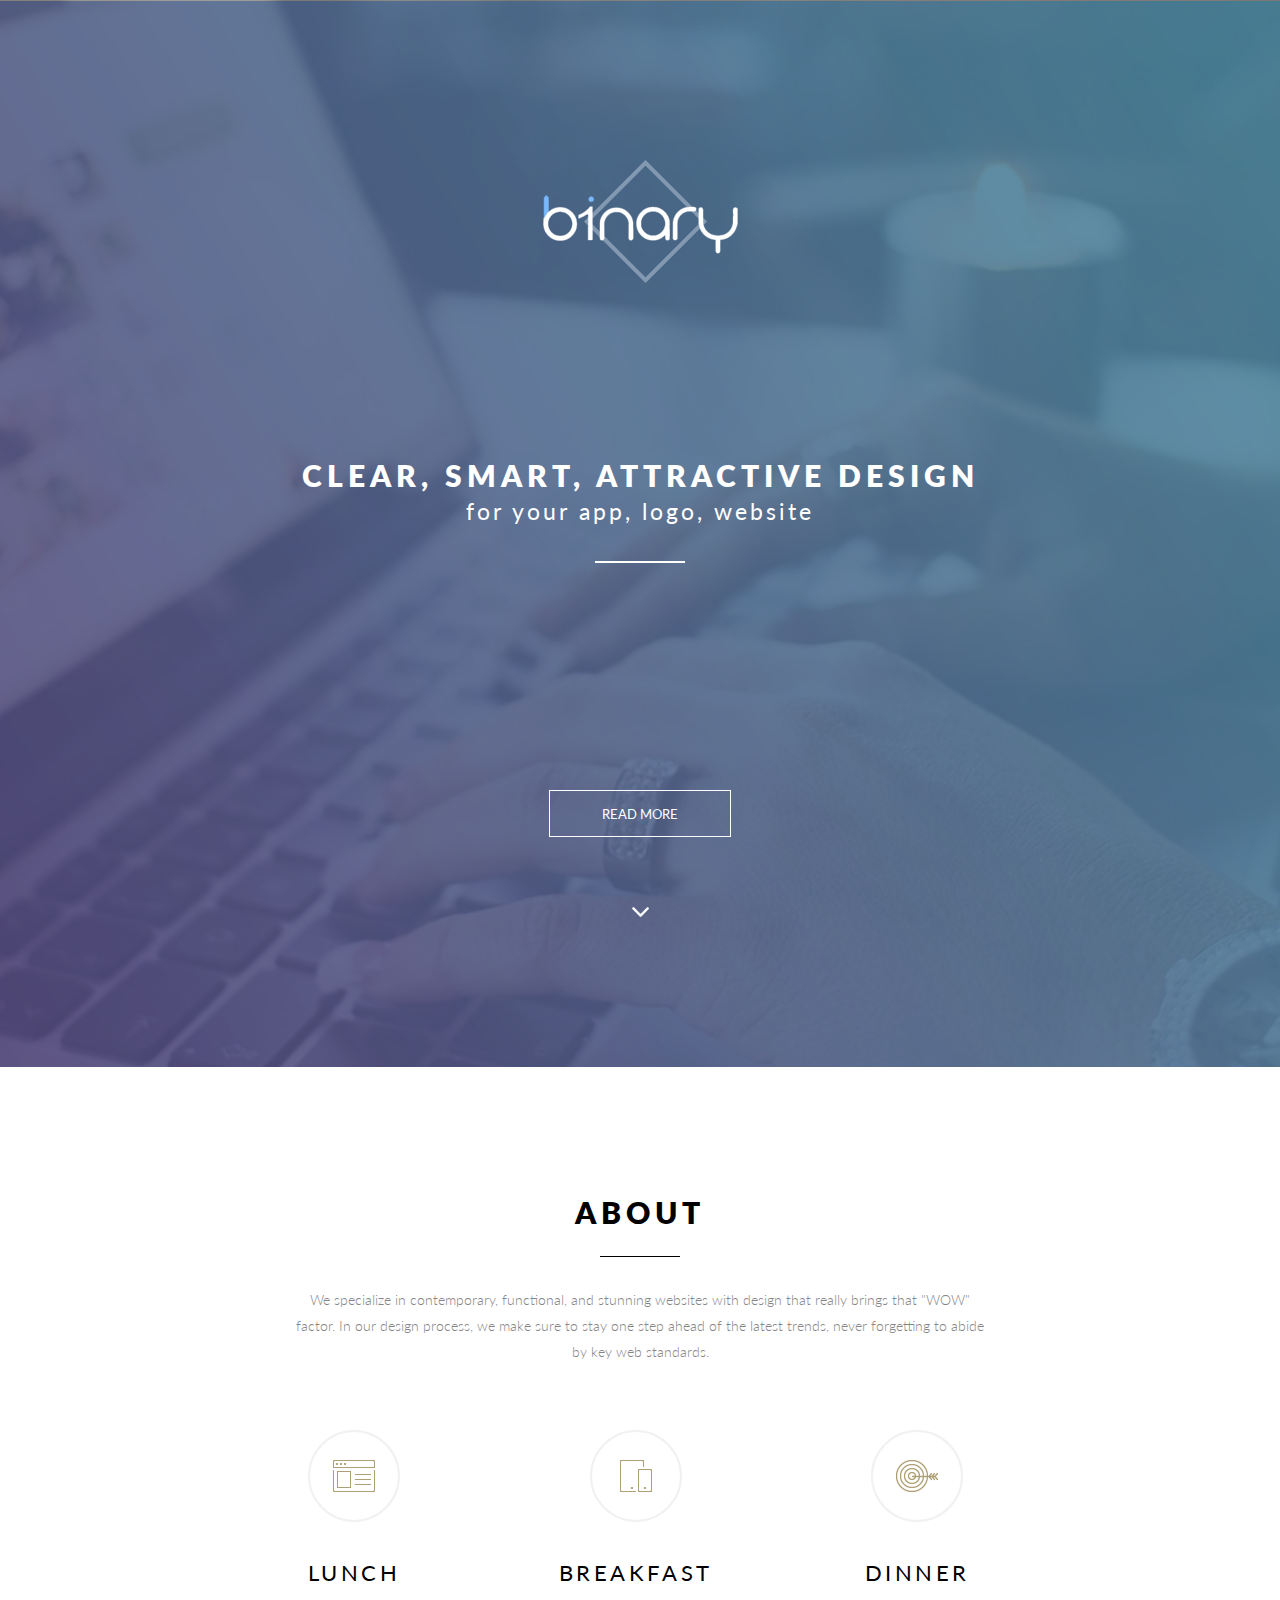
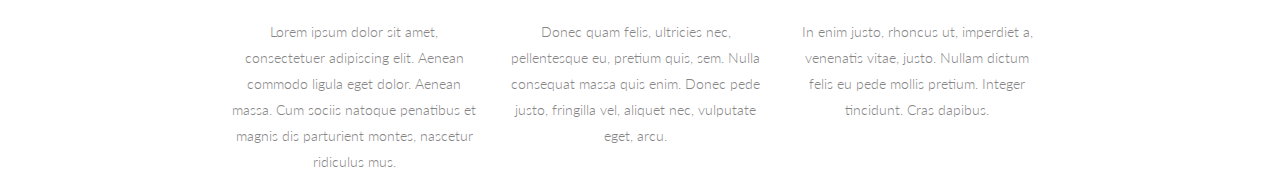
==== Rewrite/index.html @ ed794251 "Страница начальная" ====
<!DOCTYPE html>
<html lang="en">
<head>
    <meta charset="UTF-8">
    <meta http-equiv="X-UA-Compatible" content="IE=edge">
    <meta name="viewport" content="width=device-width, initial-scale=1.0">
    <link rel="stylesheet" href="style.css"> 
    <title>Document</title>
</head>
<body>
    <div class="intro">
        <div class="intro__body">
            <div class="intro__logo">
                <img src="img/logo/Logo.png" alt="">
            </div>
            <div class="intro__title">
                 Clear, smart, attractive design
                <p>for your app, logo, website</p>
            </div>
            <div class="intro__button"><button>READ MORE</button></div>
            <div class="intro_arrow">
                <div class="arrow-img"><img src="img/logo/Arrow-down.png" alt=""></div>
            </div>
        </div>
    </div>
    <div class="about">
        <div class="about__body">
            <div class="about__header">
                <div class="about__title title">ABOUT</div>
            <div class="about__text">We specialize in contemporary, functional, and stunning websites with design that really brings that "WOW" factor. 
                In our design process, we make sure to stay one step ahead of the latest trends, 
                never forgetting to abide by key web standards.</div>
            </div>
          <div class="about__row">
            <div class="about__column">
                  <div class="item-about">
                      <div class="item-about__icon">
                          <img src="img/about/01.png" alt="">
                      </div>
                      <div class="item-about__title">Lunch</div>
                      <div class="item-about__text">Lorem ipsum dolor sit amet, consectetuer adipiscing elit. Aenean commodo ligula eget dolor. Aenean massa. 
                          Cum sociis natoque penatibus et magnis dis parturient montes, nascetur ridiculus mus.</div>
                  </div>
              </div>
            <div class="about__column">
                <div class="item-about">
                    <div class="item-about__icon">
                        <img src="img/about/02.png" alt="">
                    </div>
                    <div class="item-about__title">Breakfast</div>
                    <div class="item-about__text">Donec quam felis, ultricies nec, pellentesque eu, pretium quis, sem. Nulla consequat massa quis enim. 
                        Donec pede justo, fringilla vel, aliquet nec, vulputate eget, arcu.</div>
              </div>
            </div>
            <div class="about__column">
                <div class="item-about">
                      <div class="item-about__icon">
                        <img src="img/about/03.png" alt="">
                      </div>
                      <div class="item-about__title">dinner</div>
                      <div class="item-about__text">In enim justo, rhoncus ut, imperdiet a, venenatis vitae, justo. 
                          Nullam dictum felis eu pede mollis pretium. Integer tincidunt. Cras dapibus.</div>
              </div>
          </div>
        
    </div>
 </div>
    </div>
</body>
</html>









































<!-- <nav class="menu">
    <a href="" class="menu__link">HOME</a>
    <a href="" class="menu__link">ABOUT US</a>
    <a href="" class="menu__link">PORTFOLIO</a>
    <a href="" class="menu__link">CONTACT</a>
  </nav> -->
---- Rewrite/style.css ----
@import url(https://fonts.googleapis.com/css?family=Lato:400,300,700,900);
* {
    padding: 0;
    margin: 0;
    border: 0; }
  
  *, *:before, *:after {
    -moz-box-sizing: border-box;
    -webkit-box-sizing: border-box;
    box-sizing: border-box; }
  
  :focus, :active {
    outline: none; }
  
  a:focus, a:active {
    outline: none; }
  
  nav, footer, header, aside {
    display: block; }
  
  html, body {
    height: 100%;
    width: 100%;
    font-size: 100%;
    line-height: 1;
    font-size: 14px;
    -ms-text-size-adjust: 100%;
    -moz-text-size-adjust: 100%;
    -webkit-text-size-adjust: 100%; }
  
  input, button, textarea {
    font-family: inherit; }
  
  input::-ms-clear {
    display: none; }
  
  button {
    cursor: pointer; }
  
  button::-moz-focus-inner {
    padding: 0;
    border: 0; }
  
  a, a:visited {
    text-decoration: none; }
  
  a:hover {
    text-decoration: none; }
  
  ul li {
    list-style: none; }
  
  img {
    vertical-align: top; }
  
  h1, h2, h3, h4, h5, h6 {
    font-size: inherit;
    font-weight: inherit; }
  
body{
  font-family: Lato;
}
.intro{
  background: url(img/logo/BG.png);
  background-position: center;
  background-size:cover;
}
.intro__body{
  display: flex;
  flex-direction: column;
  max-width: 900px;
  margin: 0 auto;
}
.intro__logo{
  display: block;
  width: 195px;
  height: 123px;
  padding: 160px 0px 300px 0px;
  margin: 0 auto;
}
.intro__title{
  color: #fff;
  font-size: 30px;
  font-weight: 710;
  text-transform: uppercase;
  letter-spacing: 5px;
  position: relative;
  text-align: center;
  padding: 0px 0px 40px 0px; }
  .intro__title p{
    font-size: 23px;
    font-weight: 400;
    text-transform: lowercase;
    letter-spacing: 3px;
    padding-top: 10px;
  }
  .intro__title:after{
    content: '';
    position: absolute;
    width: 90px;
    bottom: 0;
    height: 2px;
    left: 50%;
    background-color: #fff;
    margin: 0px 0px 0px -45px; 
  }  

.intro__button{
  display: flex;
  margin: 227px auto 70px auto;
  height: 47px;
  width: 182px;
  border: 1px solid #fff;
  align-items: center;
  justify-content: center;
  font-size: 15px;
  font-weight: 400;
  text-transform: uppercase;
  letter-spacing: 1.95px;}
  .intro__button button{
  height: 47px;
  width: 182px;
  background-color: transparent;
  color: #fff;
  }
.arrow-img{
  display: block;
  height: 10px;
  width: 17px;
  margin: 0px auto 150px auto; 
}
.about__body{
    max-width: 823px;
    margin: 0 auto;
}
.about__header {
  margin: 0px 0px 65px 0px; 
}
.about__title{
    margin: 130px 0px 30px 0px;
}
.about__text{
    max-width: 688px;
    color: #868585;
    font-size: 14px;
    font-weight: 300;
    text-align: center;
    line-height: 25.89px;
    margin: 0px auto;
}
.about__row{
    display: flex;
    font-size: 0;
    margin: 0px -15px;
}
.about__column{
    padding: 0px 15px;
    width: 33%;
}

.title {
    font-size: 30px;
    font-weight: 710;
    text-transform: uppercase;
    letter-spacing: 5px;
    position: relative;
    text-align: center;
    padding: 0px 0px 30px 0px; }
    .title:after {
      content: '';
      position: absolute;
      width: 80px;
      bottom: 0;
      height: 1px;
      left: 50%;
      background-color: #000;
      margin: 0px 0px 0px -40px; 
    }
.item-about__icon{
    display: flex;
    align-items: center;
    justify-content: center;
    margin: 0px auto;
    border-radius: 50%;
    border: 2px solid #f1f1f1;
    width: 92px;
    height: 92px;
    margin: 0px auto 40px auto;
}
.item-about__title{
    text-align: center;
    color:#000000;
    font-size: 22px;
    text-transform: uppercase;
    letter-spacing: 3.52px;
    margin: 0px 0px 35px 0px;
}
.item-about__text {
    text-align: center;
    color: #868585;
    line-height: 26px;
    font-weight: 300;
    font-size: 14px; }
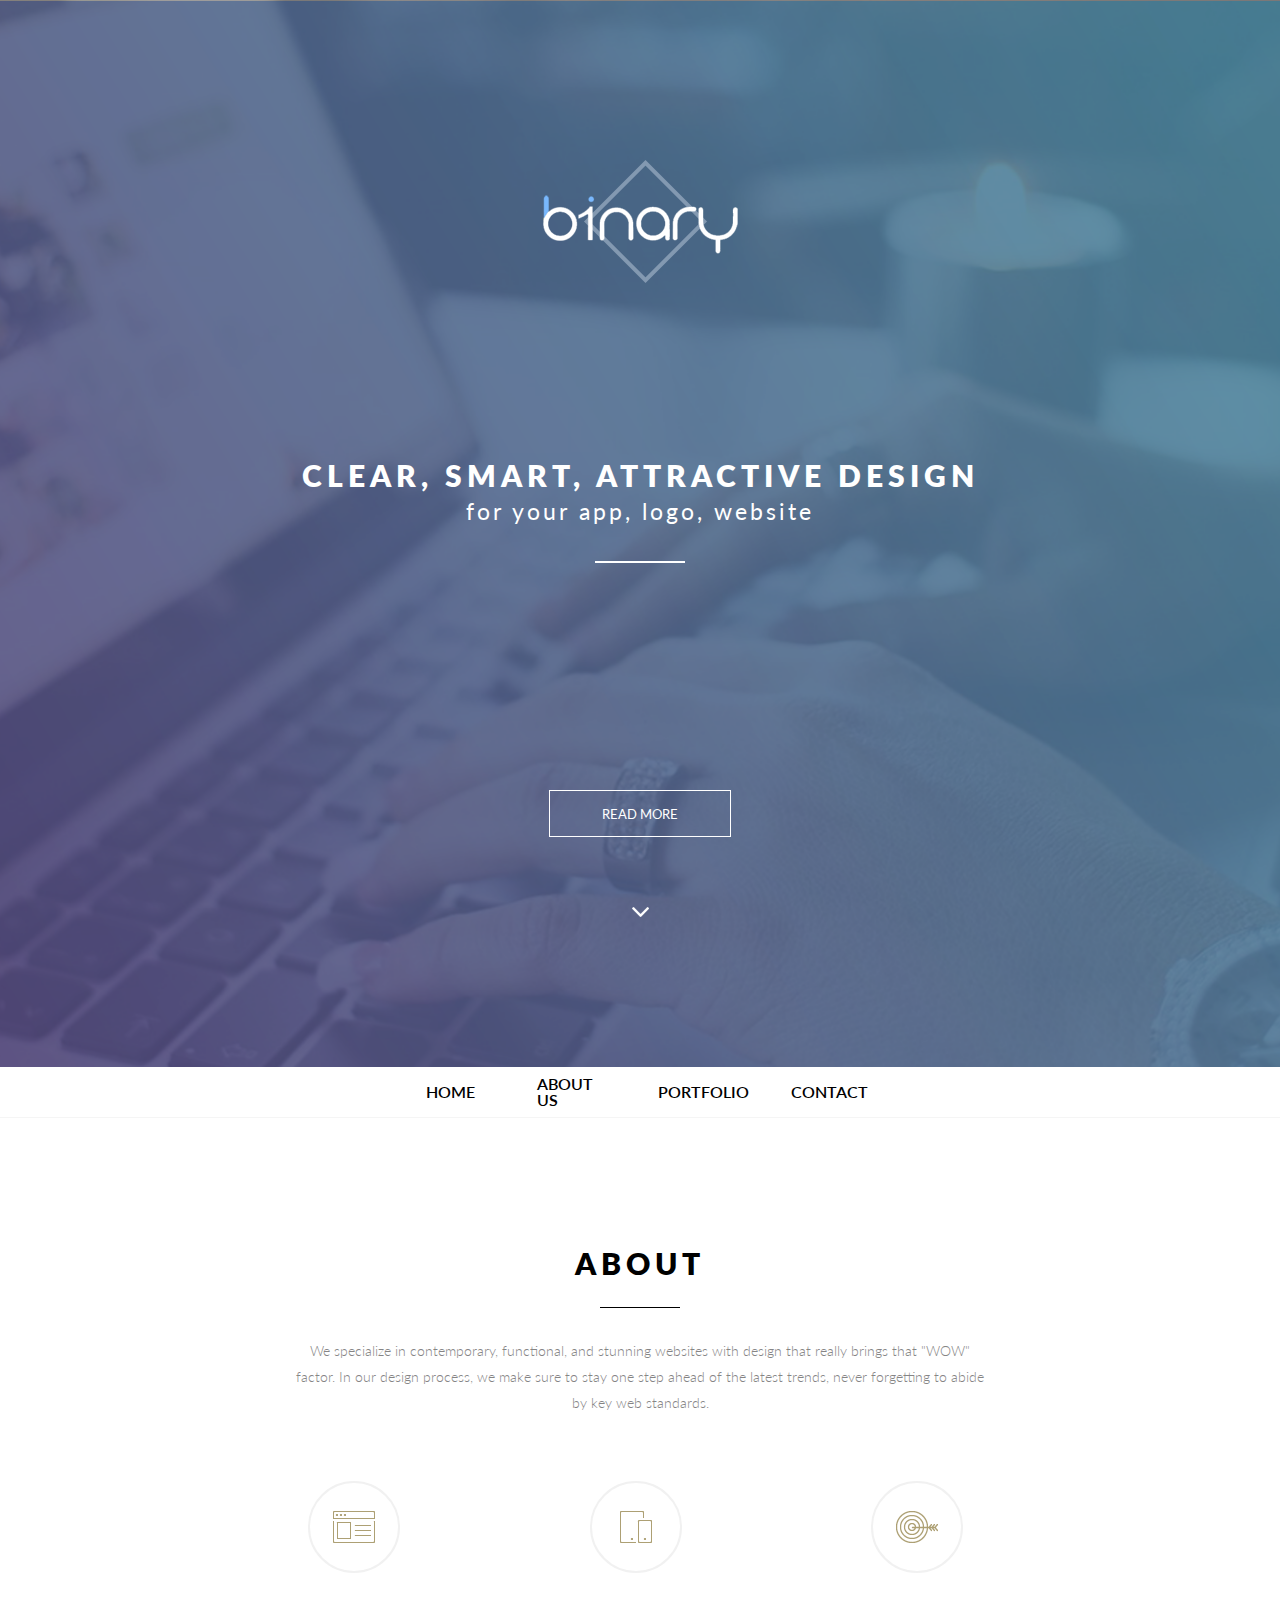
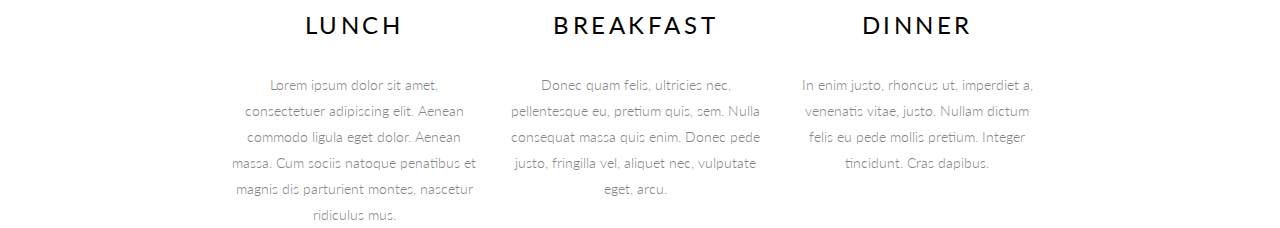
==== commit ee088a5f: "Меню Nav" ====
--- a/Rewrite/index.html
+++ b/Rewrite/index.html
@@ -18,16 +18,24 @@
                 <p>for your app, logo, website</p>
             </div>
             <div class="intro__button"><button>READ MORE</button></div>
-            <div class="intro_arrow">
+            <div class="intro__arrow">
                 <div class="arrow-img"><img src="img/logo/Arrow-down.png" alt=""></div>
             </div>
         </div>
     </div>
+    <div class="nav">
+            <nav class="nav__menu">
+                    <li><a href="#" class="menu_item">HOME</a></li>
+                    <li><a href="#" class="menu_item">ABOUT US</a></li>
+                    <li><a href="#" class="menu_item">PORTFOLIO</a></li>
+                    <li><a href="#" class="menu_item">CONTACT</a></li>
+            </div>
+        </div>
     <div class="about">
         <div class="about__body">
             <div class="about__header">
-                <div class="about__title title">ABOUT</div>
-            <div class="about__text">We specialize in contemporary, functional, and stunning websites with design that really brings that "WOW" factor. 
+                  <div class="about__title title">ABOUT</div>
+                <div class="about__text">We specialize in contemporary, functional, and stunning websites with design that really brings that "WOW" factor. 
                 In our design process, we make sure to stay one step ahead of the latest trends, 
                 never forgetting to abide by key web standards.</div>
             </div>
@@ -108,10 +116,3 @@
 
 
 
-
-<!-- <nav class="menu">
-    <a href="" class="menu__link">HOME</a>
-    <a href="" class="menu__link">ABOUT US</a>
-    <a href="" class="menu__link">PORTFOLIO</a>
-    <a href="" class="menu__link">CONTACT</a>
-  </nav> -->--- a/Rewrite/style.css
+++ b/Rewrite/style.css
@@ -41,14 +41,10 @@
     padding: 0;
     border: 0; }
   
-  a, a:visited {
+  li {
+    list-style: none;
+    list-style-type: none;
     text-decoration: none; }
-  
-  a:hover {
-    text-decoration: none; }
-  
-  ul li {
-    list-style: none; }
   
   img {
     vertical-align: top; }
@@ -123,12 +119,40 @@
   background-color: transparent;
   color: #fff;
   }
+
 .arrow-img{
   display: block;
   height: 10px;
   width: 17px;
   margin: 0px auto 150px auto; 
 }
+.nav{
+  border-bottom: 1px solid whitesmoke;
+}
+.nav__menu{
+  display: flex;
+   max-width: 460px;
+   margin: 0 auto;
+   justify-content: space-between;
+   align-items: center;
+}
+.nav__menu a{
+    color: #000;
+    text-decoration: none;
+}
+.menu_item{
+  display: flex;
+  width: 80px;
+  height: 50px;
+  font-size: 16px;
+  font-weight: 510;
+  align-items: center;
+  justify-content: center;}
+  
+  .active{
+    color: #ada074;
+  }
+
 .about__body{
     max-width: 823px;
     margin: 0 auto;
@@ -152,6 +176,7 @@
     display: flex;
     font-size: 0;
     margin: 0px -15px;
+    flex-flow: row wrap;
 }
 .about__column{
     padding: 0px 15px;
@@ -190,7 +215,7 @@
 .item-about__title{
     text-align: center;
     color:#000000;
-    font-size: 22px;
+    font-size: 24px;
     text-transform: uppercase;
     letter-spacing: 3.52px;
     margin: 0px 0px 35px 0px;
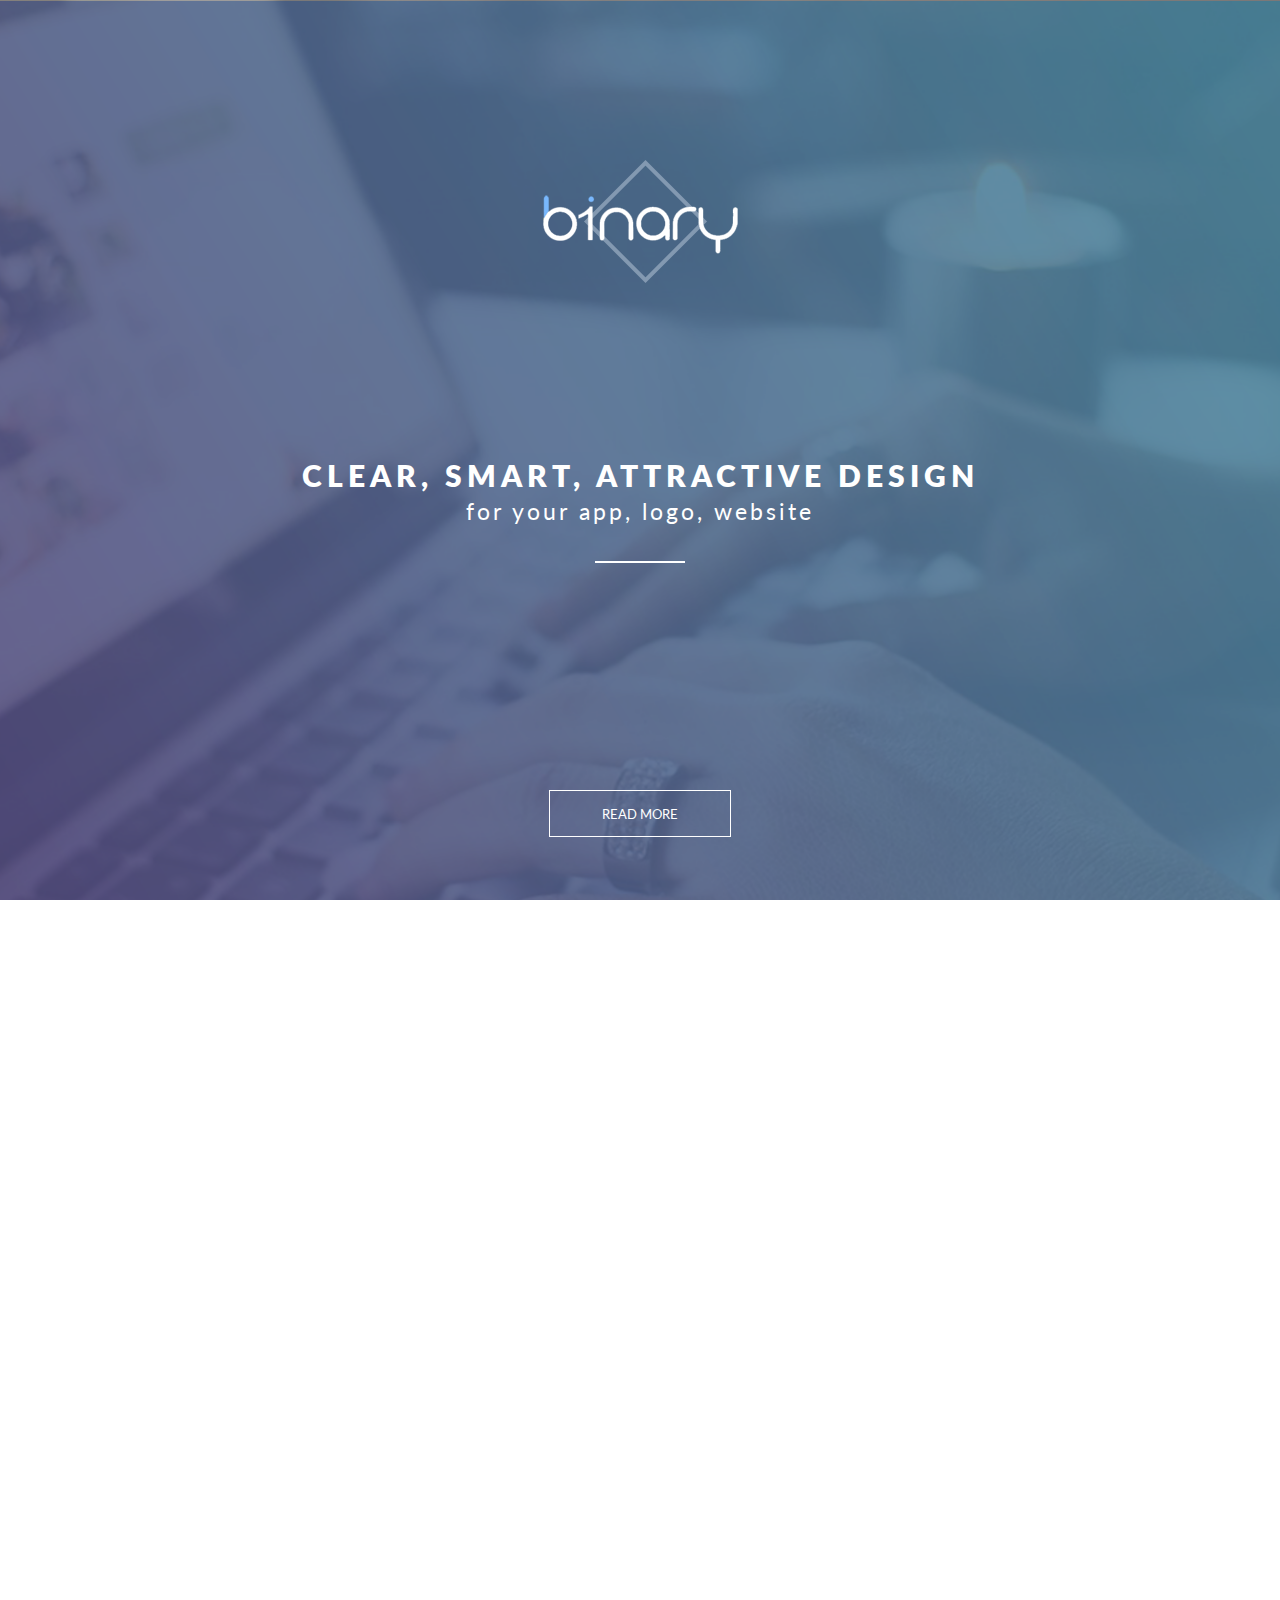
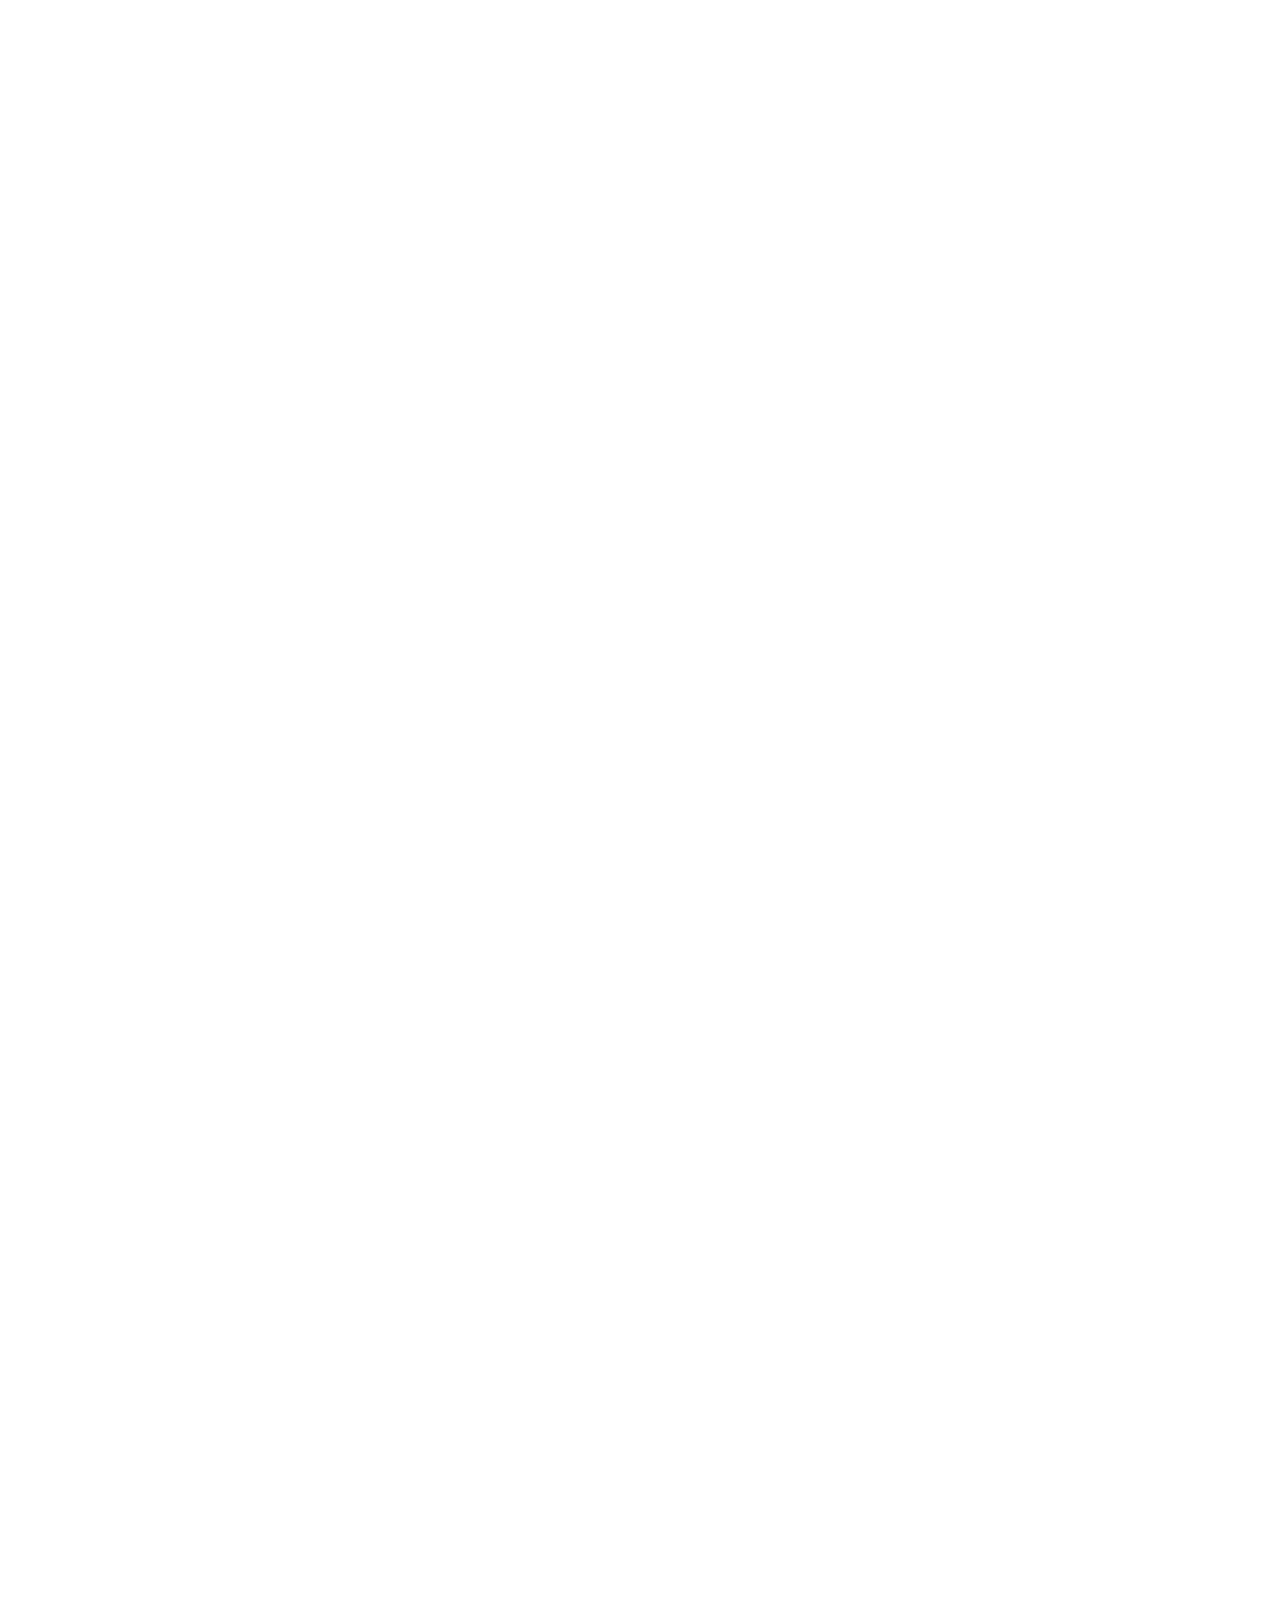
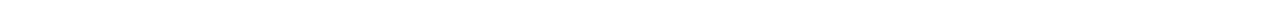
==== commit d107f852: "Блок Портфолио" ====
--- a/Rewrite/index.html
+++ b/Rewrite/index.html
@@ -8,7 +8,7 @@
     <title>Document</title>
 </head>
 <body>
-    <div class="intro">
+    <div class="intro" id="intro">
         <div class="intro__body">
             <div class="intro__logo">
                 <img src="img/logo/Logo.png" alt="">
@@ -24,14 +24,14 @@
         </div>
     </div>
     <div class="nav">
-            <nav class="nav__menu">
-                    <li><a href="#" class="menu_item">HOME</a></li>
-                    <li><a href="#" class="menu_item">ABOUT US</a></li>
+            <nav class="nav__menu menu">
+                    <li><a href="#intro" class="menu_item">HOME</a></li>
+                    <li><a href="#about" class="menu_item">ABOUT US</a></li>
                     <li><a href="#" class="menu_item">PORTFOLIO</a></li>
                     <li><a href="#" class="menu_item">CONTACT</a></li>
             </div>
         </div>
-    <div class="about">
+    <div class="about" id="about">
         <div class="about__body">
             <div class="about__header">
                   <div class="about__title title">ABOUT</div>
@@ -41,38 +41,72 @@
             </div>
           <div class="about__row">
             <div class="about__column">
-                  <div class="item-about">
-                      <div class="item-about__icon">
-                          <img src="img/about/01.png" alt="">
-                      </div>
-                      <div class="item-about__title">Lunch</div>
-                      <div class="item-about__text">Lorem ipsum dolor sit amet, consectetuer adipiscing elit. Aenean commodo ligula eget dolor. Aenean massa. 
-                          Cum sociis natoque penatibus et magnis dis parturient montes, nascetur ridiculus mus.</div>
-                  </div>
-              </div>
+                <div class="item-about">
+                    <div class="item-about__icon">
+                        <img src="img/about/01.png" alt="">
+                    </div>
+                    <div class="item-about__title">WEB</div>
+                    <div class="item-about__text">We tend to deliver unique and functional design, through  innovation and creativity.</div>
+                </div>
+            </div>
             <div class="about__column">
                 <div class="item-about">
                     <div class="item-about__icon">
                         <img src="img/about/02.png" alt="">
                     </div>
-                    <div class="item-about__title">Breakfast</div>
-                    <div class="item-about__text">Donec quam felis, ultricies nec, pellentesque eu, pretium quis, sem. Nulla consequat massa quis enim. 
-                        Donec pede justo, fringilla vel, aliquet nec, vulputate eget, arcu.</div>
-              </div>
+                    <div class="item-about__title">iOS AND ANDROID</div>
+                    <div class="item-about__text">We seek to bring new businesses and customers closer together through valuable insights and proper targeting.</div>
+                </div>
             </div>
             <div class="about__column">
                 <div class="item-about">
-                      <div class="item-about__icon">
+                    <div class="item-about__icon">
                         <img src="img/about/03.png" alt="">
-                      </div>
-                      <div class="item-about__title">dinner</div>
-                      <div class="item-about__text">In enim justo, rhoncus ut, imperdiet a, venenatis vitae, justo. 
-                          Nullam dictum felis eu pede mollis pretium. Integer tincidunt. Cras dapibus.</div>
+                    </div>
+                    <div class="item-about__title">MARKETING</div>
+                    <div class="item-about__text">We’ll help you establish the right goals and build the right paths. Success depends on setting the right intention.</div>
+                </div>
+           </div>
+         </div>
+        </div>
+    </div>
+        <div class="portfolio" id="portfolio">
+           <div class="portfolio__body">
+              <div class="portfolio__header">
+                  <div class="portfolio__title title">PORTFOLIO</div>
+                    <nav class="portfolio__menu menu">
+                      <li><a href="#" class="menu_item">ALL</a></li>
+                      <li><a href="#" class="menu_item">WEB</a></li>
+                      <li><a href="#" class="menu_item">APPS</a></li>
+                      <li><a href="#" class="menu_item">OTHER</a></li>
               </div>
-          </div>
-        
-    </div>
- </div>
+              <div class="portfolio__content">
+                  <div class="portfolio__column">
+                     <div class="portfolio__item">
+                         <!-- <img src="img/portfolio/item-01.jpg" alt=""> -->
+                     </div>
+                     <div class="portfolio__item">
+                        <!-- <img src="img/portfolio/item-02.jpg" alt=""> -->
+                     </div>
+                     <div class="portfolio__item">
+                        <!-- <img src="img/portfolio/item-03.jpg" alt=""> -->
+                     </div>
+                  </div>
+                  <div class="portfolio__column">
+                    <div class="portfolio__item">
+                        <!-- <img src="img/portfolio/item-04.jpg" alt=""> -->
+                    </div>
+                    <div class="portfolio__item">
+                       <!-- <img src="img/portfolio/item-05.jpg" alt=""> -->
+                    </div>
+                    <div class="portfolio__item">
+                       <!-- <img src="img/portfolio/item-06.jpg" alt=""> -->
+                    </div>
+                  </div>
+                  
+              </div>              
+            </div> 
+        </div>
     </div>
 </body>
 </html>
--- a/Rewrite/style.css
+++ b/Rewrite/style.css
@@ -2,7 +2,8 @@
 * {
     padding: 0;
     margin: 0;
-    border: 0; }
+    border: 0;
+  }
   
   *, *:before, *:after {
     -moz-box-sizing: border-box;
@@ -26,7 +27,8 @@
     font-size: 14px;
     -ms-text-size-adjust: 100%;
     -moz-text-size-adjust: 100%;
-    -webkit-text-size-adjust: 100%; }
+    -webkit-text-size-adjust: 100%; 
+    overflow-x:hidden;}
   
   input, button, textarea {
     font-family: inherit; }
@@ -56,12 +58,14 @@
 body{
   font-family: Lato;
 }
+    /* Первый блок intro */
 .intro{
   background: url(img/logo/BG.png);
   background-position: center;
   background-size:cover;
 }
 .intro__body{
+  display: -webkit-flex;
   display: flex;
   flex-direction: column;
   max-width: 900px;
@@ -102,6 +106,7 @@
   }  
 
 .intro__button{
+  display: -webkit-flex;
   display: flex;
   margin: 227px auto 70px auto;
   height: 47px;
@@ -126,33 +131,35 @@
   width: 17px;
   margin: 0px auto 150px auto; 
 }
+ /* Блок nav с menu внутри */
 .nav{
   border-bottom: 1px solid whitesmoke;
 }
-.nav__menu{
+ /* Общий класс Menu */
+.menu{
+  display: -webkit-flex;
   display: flex;
    max-width: 460px;
    margin: 0 auto;
    justify-content: space-between;
-   align-items: center;
-}
-.nav__menu a{
-    color: #000;
+   align-items: center;}
+.menu a{
+    color: rgb(110, 108, 108);
     text-decoration: none;
 }
 .menu_item{
+  display: -webkit-flex;
   display: flex;
   width: 80px;
   height: 50px;
-  font-size: 16px;
+  font-size: 15px;
   font-weight: 510;
   align-items: center;
   justify-content: center;}
-  
   .active{
     color: #ada074;
   }
-
+ /* Блок about */
 .about__body{
     max-width: 823px;
     margin: 0 auto;
@@ -173,19 +180,20 @@
     margin: 0px auto;
 }
 .about__row{
+  display: -webkit-flex;
     display: flex;
     font-size: 0;
-    margin: 0px -15px;
+    margin: 0px -15px 90px 0px;
     flex-flow: row wrap;
 }
 .about__column{
-    padding: 0px 15px;
+    padding: 0px 20px;
     width: 33%;
 }
-
+ /* Общий класс title */
 .title {
     font-size: 30px;
-    font-weight: 710;
+    font-weight: 700;
     text-transform: uppercase;
     letter-spacing: 5px;
     position: relative;
@@ -201,7 +209,9 @@
       background-color: #000;
       margin: 0px 0px 0px -40px; 
     }
+
 .item-about__icon{
+  display: -webkit-flex;
     display: flex;
     align-items: center;
     justify-content: center;
@@ -215,15 +225,60 @@
 .item-about__title{
     text-align: center;
     color:#000000;
-    font-size: 24px;
+    font-size: 20px;
+    font-weight: 500;
     text-transform: uppercase;
     letter-spacing: 3.52px;
-    margin: 0px 0px 35px 0px;
+    margin: 0px 0px 30px 0px;
 }
 .item-about__text {
     text-align: center;
     color: #868585;
     line-height: 26px;
     font-weight: 300;
-    font-size: 14px; }
-  +    font-size: 14px; 
+  }
+  /* <---------> */
+.portfolio{
+  background-color: #f3f3f3;
+}
+.portfolio__title{
+  padding: 80px 0px 30px 0px;
+}
+.portfolio__menu{
+  max-width: fit-content;
+  padding: 20px 0px 100px 0px;
+}  
+.portfolio__body{
+  max-width: 1100px;
+  margin: 0 auto;
+}
+.portfolio__content{
+  display: flex;
+  max-width: 1100px;
+  margin: 0 auto;
+  justify-content: space-between;
+}
+.portfolio__column{
+  display: flex;
+  flex-direction: column;
+
+}
+.portfolio__item{
+  height: 320px;
+  width: 500px;
+  margin: 18px 0px 18px 0px;
+  background-color: #eaeaea;
+  justify-content: center;
+}
+.portfolio__item img{
+  width: 50%;
+  height: 50%;
+}
+@media (max-width:1050px){
+  .portfolio__content{
+    flex-direction: column;
+    align-items: center;
+    
+  }
+}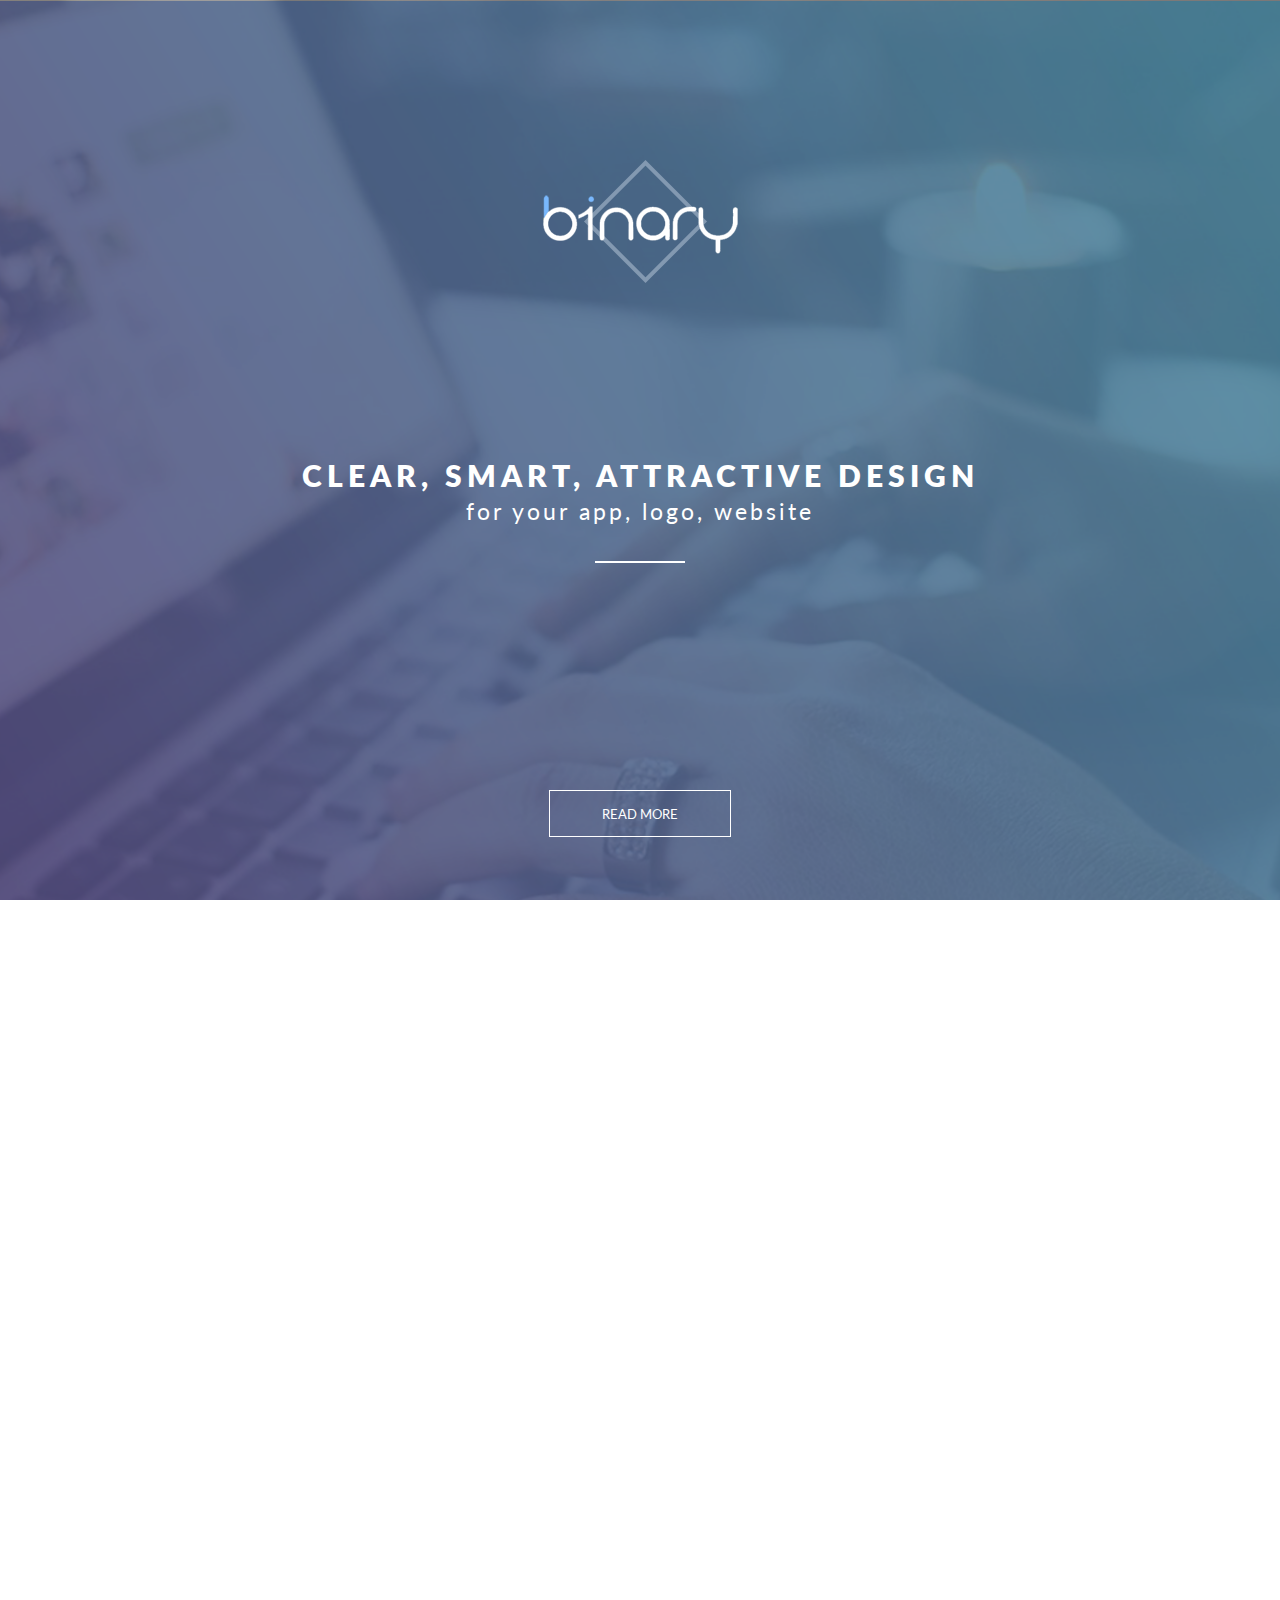
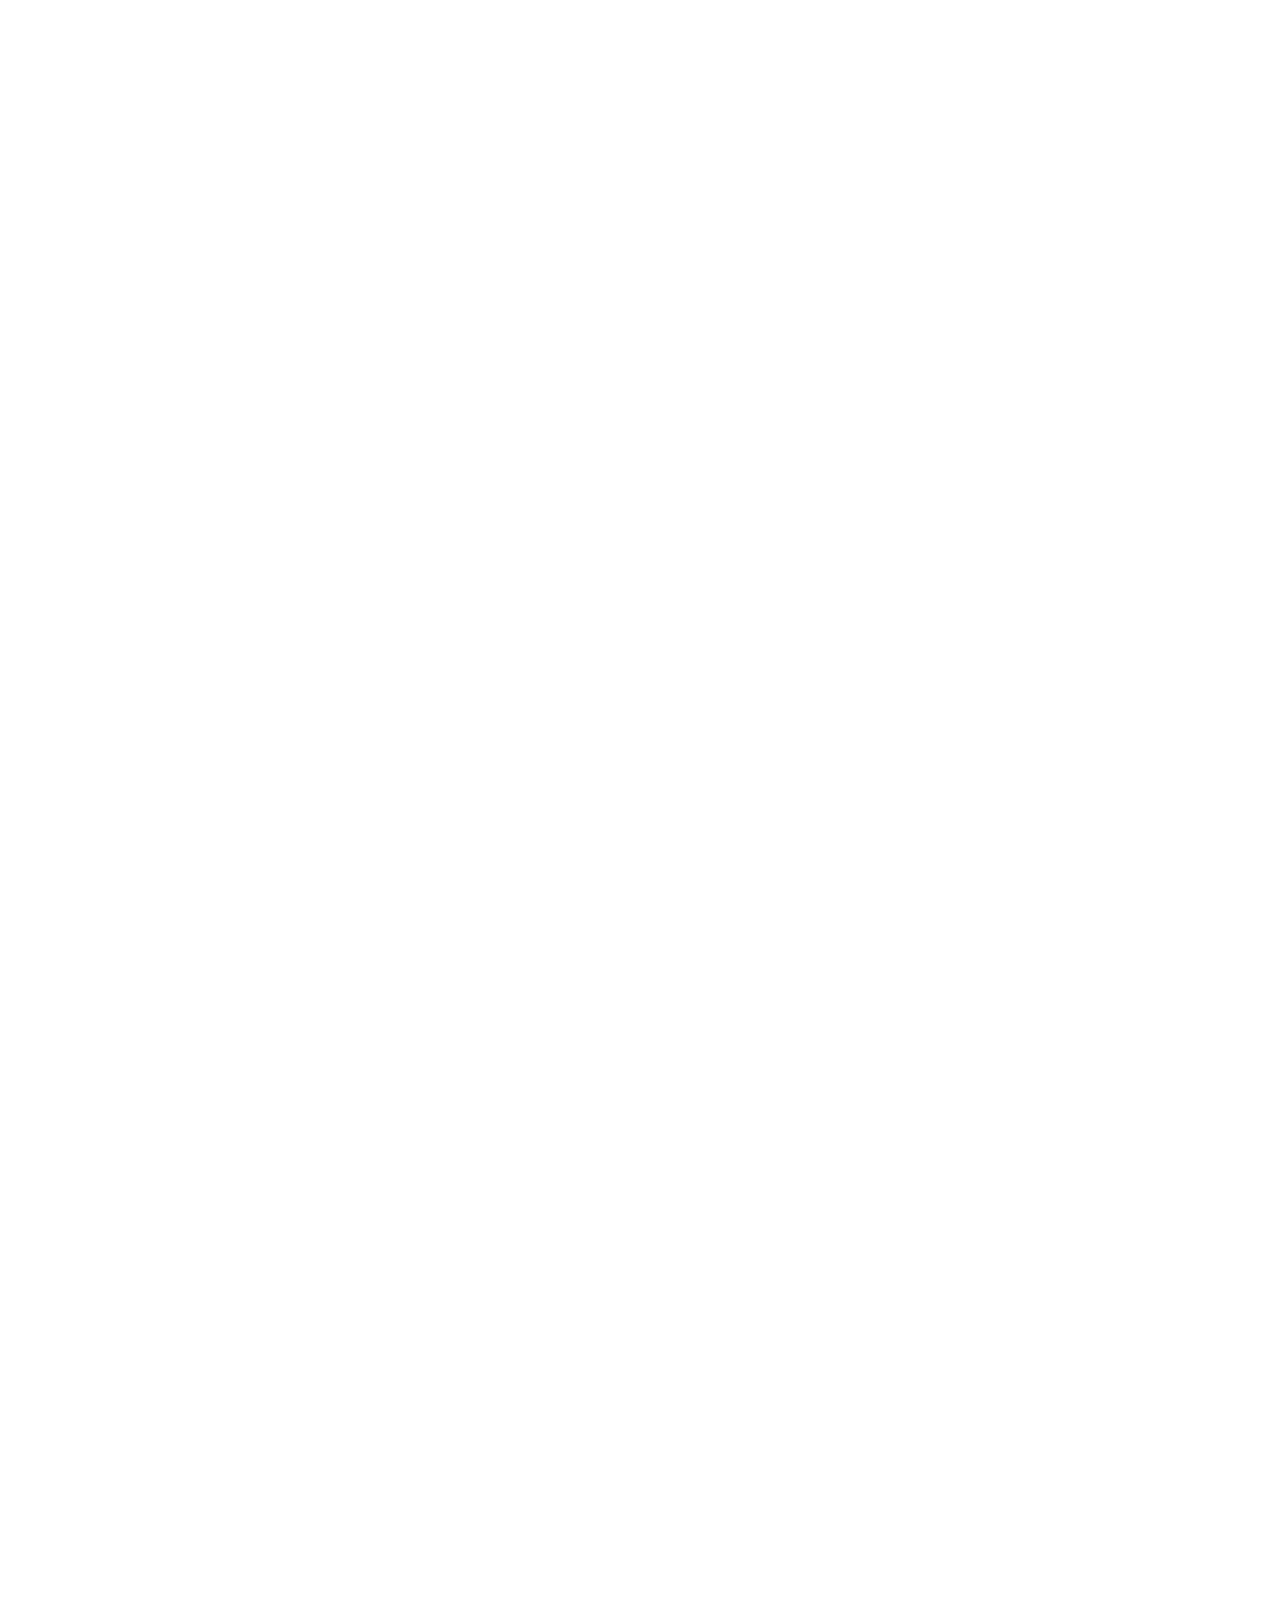
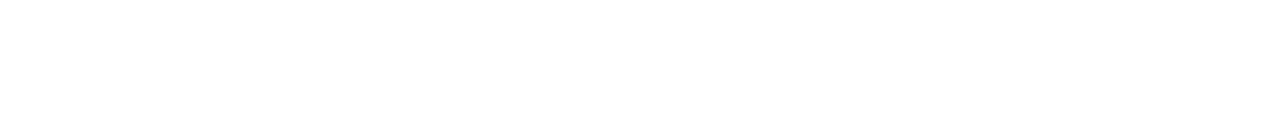
==== commit aac2666a: "Кнопка портфолио" ====
--- a/Rewrite/index.html
+++ b/Rewrite/index.html
@@ -104,7 +104,8 @@
                     </div>
                   </div>
                   
-              </div>              
+              </div>  
+            <div class="portfolio__button"><button>READ MORE</button></div>            
             </div> 
         </div>
     </div>
--- a/Rewrite/style.css
+++ b/Rewrite/style.css
@@ -104,7 +104,6 @@
     background-color: #fff;
     margin: 0px 0px 0px -45px; 
   }  
-
 .intro__button{
   display: -webkit-flex;
   display: flex;
@@ -114,7 +113,7 @@
   border: 1px solid #fff;
   align-items: center;
   justify-content: center;
-  font-size: 15px;
+  font-size: 18px;
   font-weight: 400;
   text-transform: uppercase;
   letter-spacing: 1.95px;}
@@ -123,7 +122,7 @@
   width: 182px;
   background-color: transparent;
   color: #fff;
-  }
+  } 
 
 .arrow-img{
   display: block;
@@ -250,6 +249,9 @@
   padding: 20px 0px 100px 0px;
 }  
 .portfolio__body{
+  display: flex;
+  flex-direction: column;
+  position: relative;
   max-width: 1100px;
   margin: 0 auto;
 }
@@ -267,7 +269,7 @@
 .portfolio__item{
   height: 320px;
   width: 500px;
-  margin: 18px 0px 18px 0px;
+  margin: 18px 18px 18px 18px;
   background-color: #eaeaea;
   justify-content: center;
 }
@@ -275,10 +277,28 @@
   width: 50%;
   height: 50%;
 }
-@media (max-width:1050px){
+@media (max-width:1085px){
   .portfolio__content{
     flex-direction: column;
     align-items: center;
-    
-  }
-}+  }
+}
+.portfolio__button{
+  display: -webkit-flex;
+  display: flex;
+  margin: 30px auto 48px auto;
+  height: 47px;
+  width: 182px;
+  border: 1px solid black;
+  align-items: center;
+  justify-content: center;
+  font-size: 15px;
+  font-weight: 400;
+  text-transform: uppercase;
+  letter-spacing: 1.95px;}
+  .portfolio__button button{
+  height: 47px;
+  width: 182px;
+  background-color: transparent;
+  color: black;
+  } 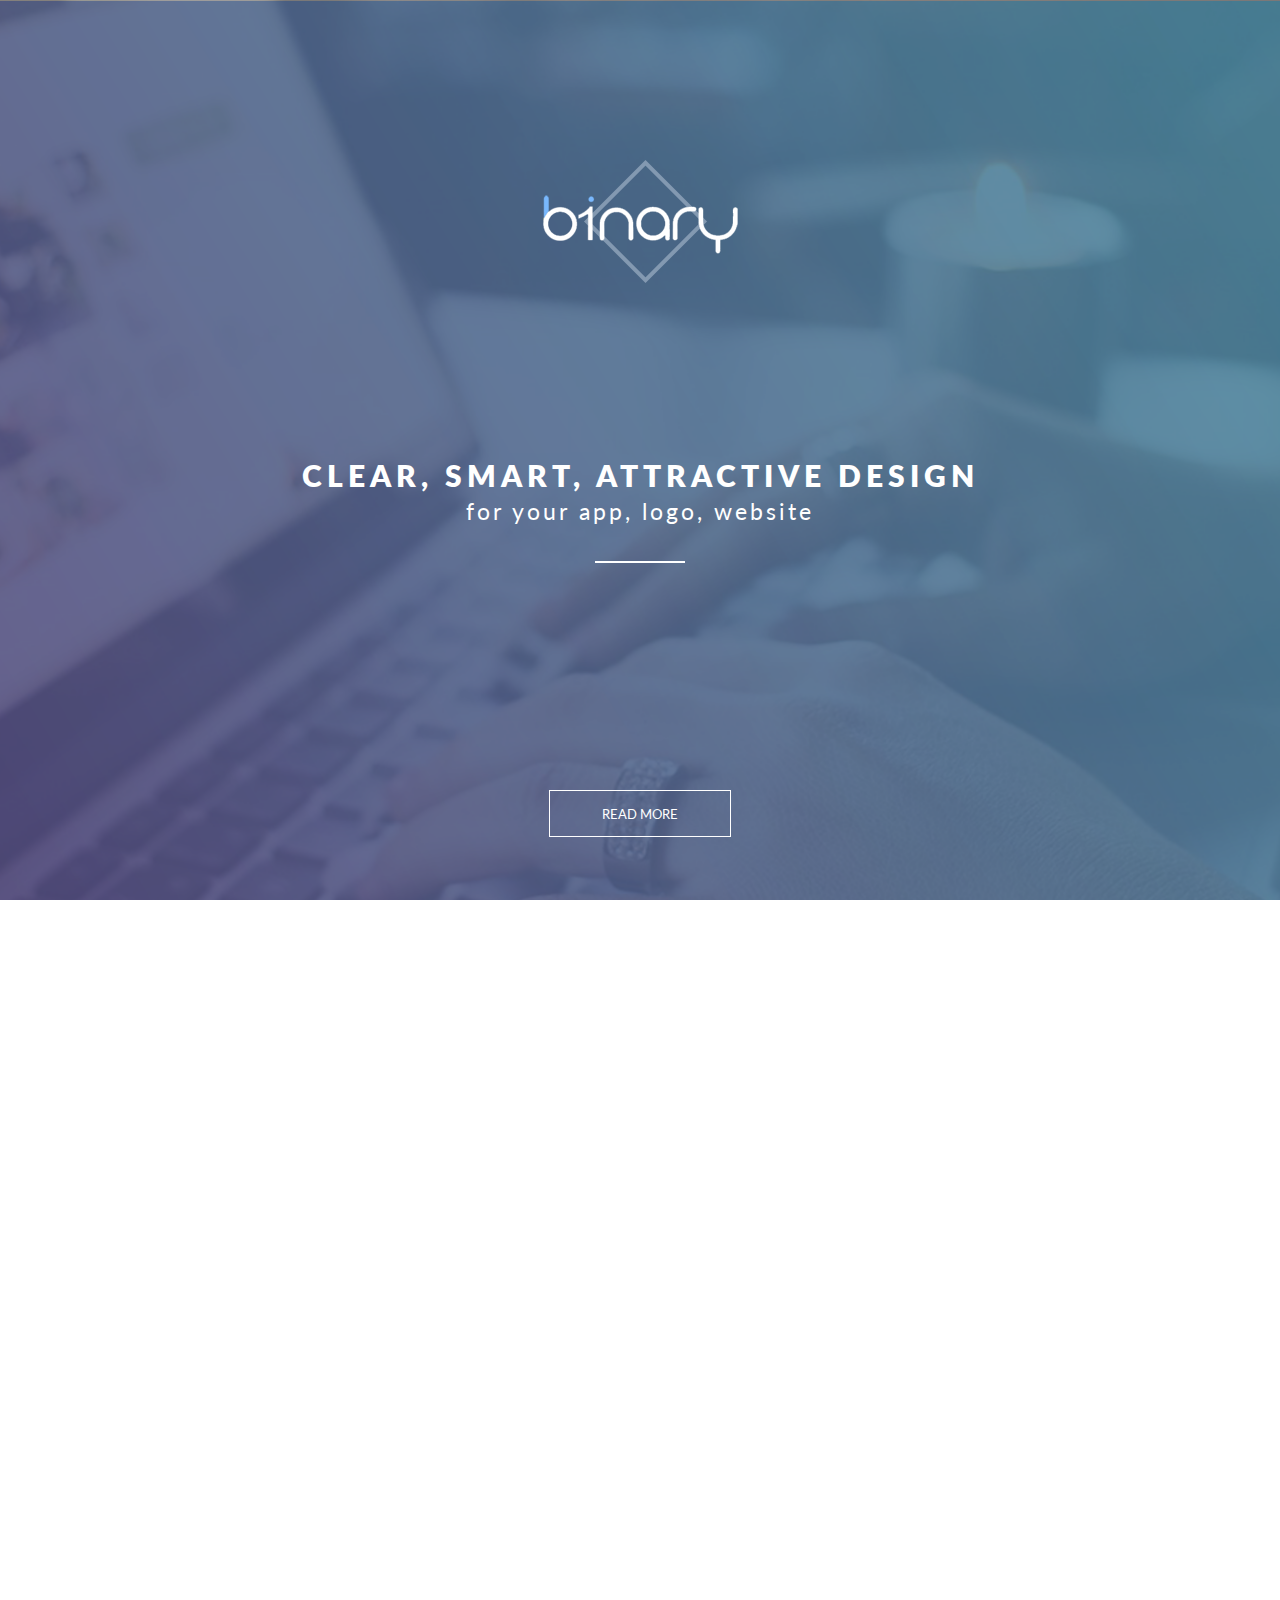
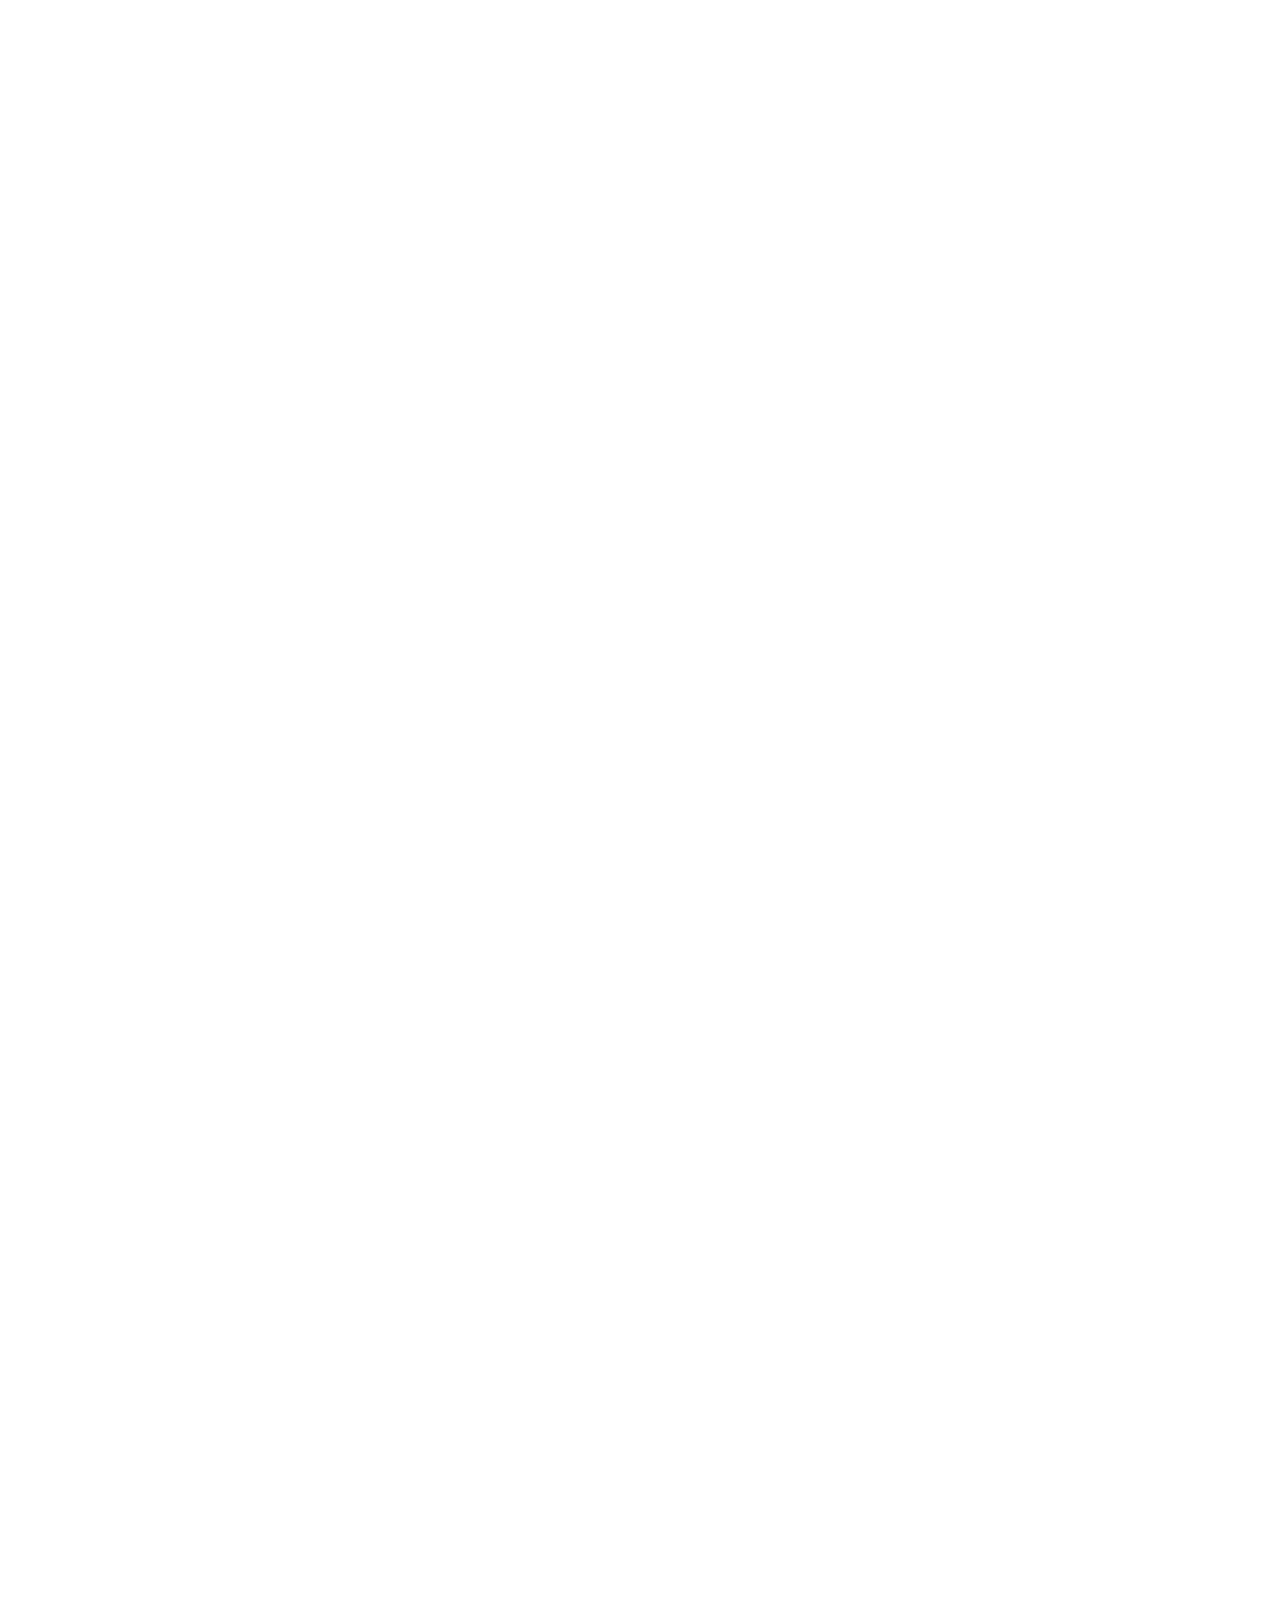
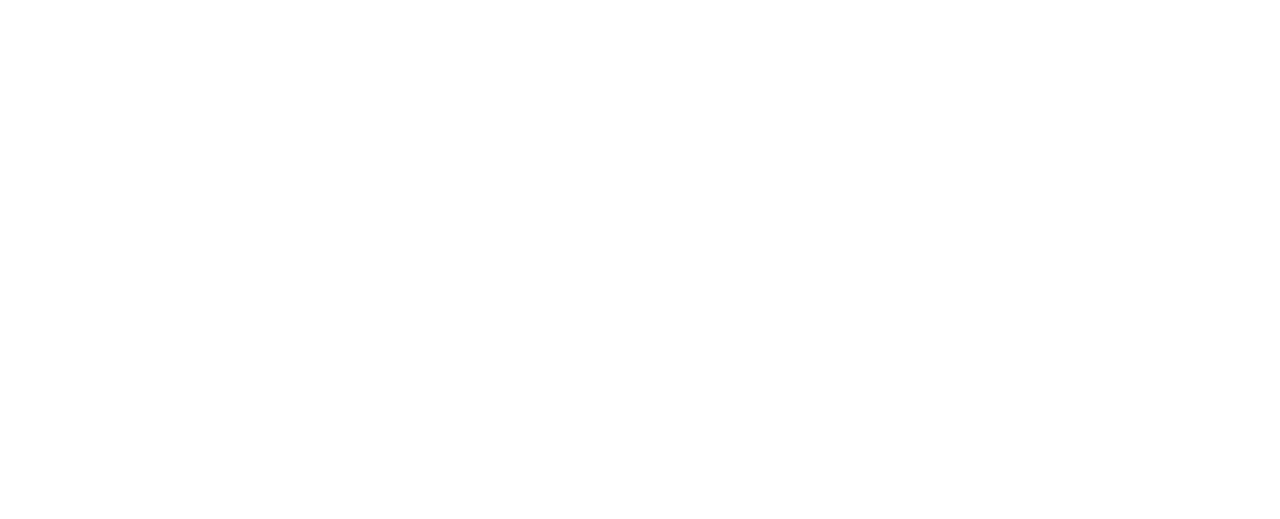
==== commit b7f21c9b: "Блок партнёров" ====
--- a/Rewrite/index.html
+++ b/Rewrite/index.html
@@ -24,14 +24,14 @@
         </div>
     </div>
     <div class="nav">
-            <nav class="nav__menu menu">
+            <nav class="nav__menu menu" id="nav">
                     <li><a href="#intro" class="menu_item">HOME</a></li>
-                    <li><a href="#about" class="menu_item">ABOUT US</a></li>
-                    <li><a href="#" class="menu_item">PORTFOLIO</a></li>
+                    <li><a href="#nav" class="menu_item">ABOUT US</a></li>
+                    <li><a href="#portfolio" class="menu_item">PORTFOLIO</a></li>
                     <li><a href="#" class="menu_item">CONTACT</a></li>
             </div>
         </div>
-    <div class="about" id="about">
+    <div class="about">
         <div class="about__body">
             <div class="about__header">
                   <div class="about__title title">ABOUT</div>
@@ -103,10 +103,27 @@
                        <!-- <img src="img/portfolio/item-06.jpg" alt=""> -->
                     </div>
                   </div>
-                  
+                </div>  
               </div>  
             <div class="portfolio__button"><button>READ MORE</button></div>            
-            </div> 
+        <div class="partners">
+            <div class="partners__body">
+                <div class="partners__title">Our partners</div>
+                <div class="partners__logos">
+                    <div class="logo">
+                        <img src="img/partners/logo-1.png" alt="">
+                    </div>
+                    <div class="logo">
+                        <img src="img/partners/logo-2-Archiq.png" alt="">
+                    </div>
+                    <div class="logo">
+                        <img src="img/partners/logo-3.png" alt="">
+                    </div>
+                    <div class="logo" id="logo4">
+                        <img src="img/partners/logo-4.png" alt="">
+                    </div>
+                </div>
+            </div>
         </div>
     </div>
 </body>
--- a/Rewrite/style.css
+++ b/Rewrite/style.css
@@ -142,7 +142,7 @@
    margin: 0 auto;
    justify-content: space-between;
    align-items: center;}
-.menu a{
+   .menu a{
     color: rgb(110, 108, 108);
     text-decoration: none;
 }
@@ -301,4 +301,37 @@
   width: 182px;
   background-color: transparent;
   color: black;
-  } +  } 
+
+.partners{
+  background: url("/Rewrite/img/partners/Partners-bg.png") bottom center / cover no-repeat;
+  
+}  
+.partners__body{
+  max-width: 550px;
+  margin: 0 auto;
+}
+.partners__title{
+  display: block;
+  text-align: center;
+  color: white;
+  font-size: 30px;
+  font-weight: 100;
+  letter-spacing: 1.5 px;
+  padding: 100px 0px 0px 0px;
+}
+.partners__logos{
+  display: flex;
+  justify-content: space-between;
+  padding: 100px;
+}
+.logo{
+  display: flex;
+  align-items: center;
+  width: 55px;
+  height: 55px;
+}
+#logo4{
+  width: 45px;
+  height: 45px;
+}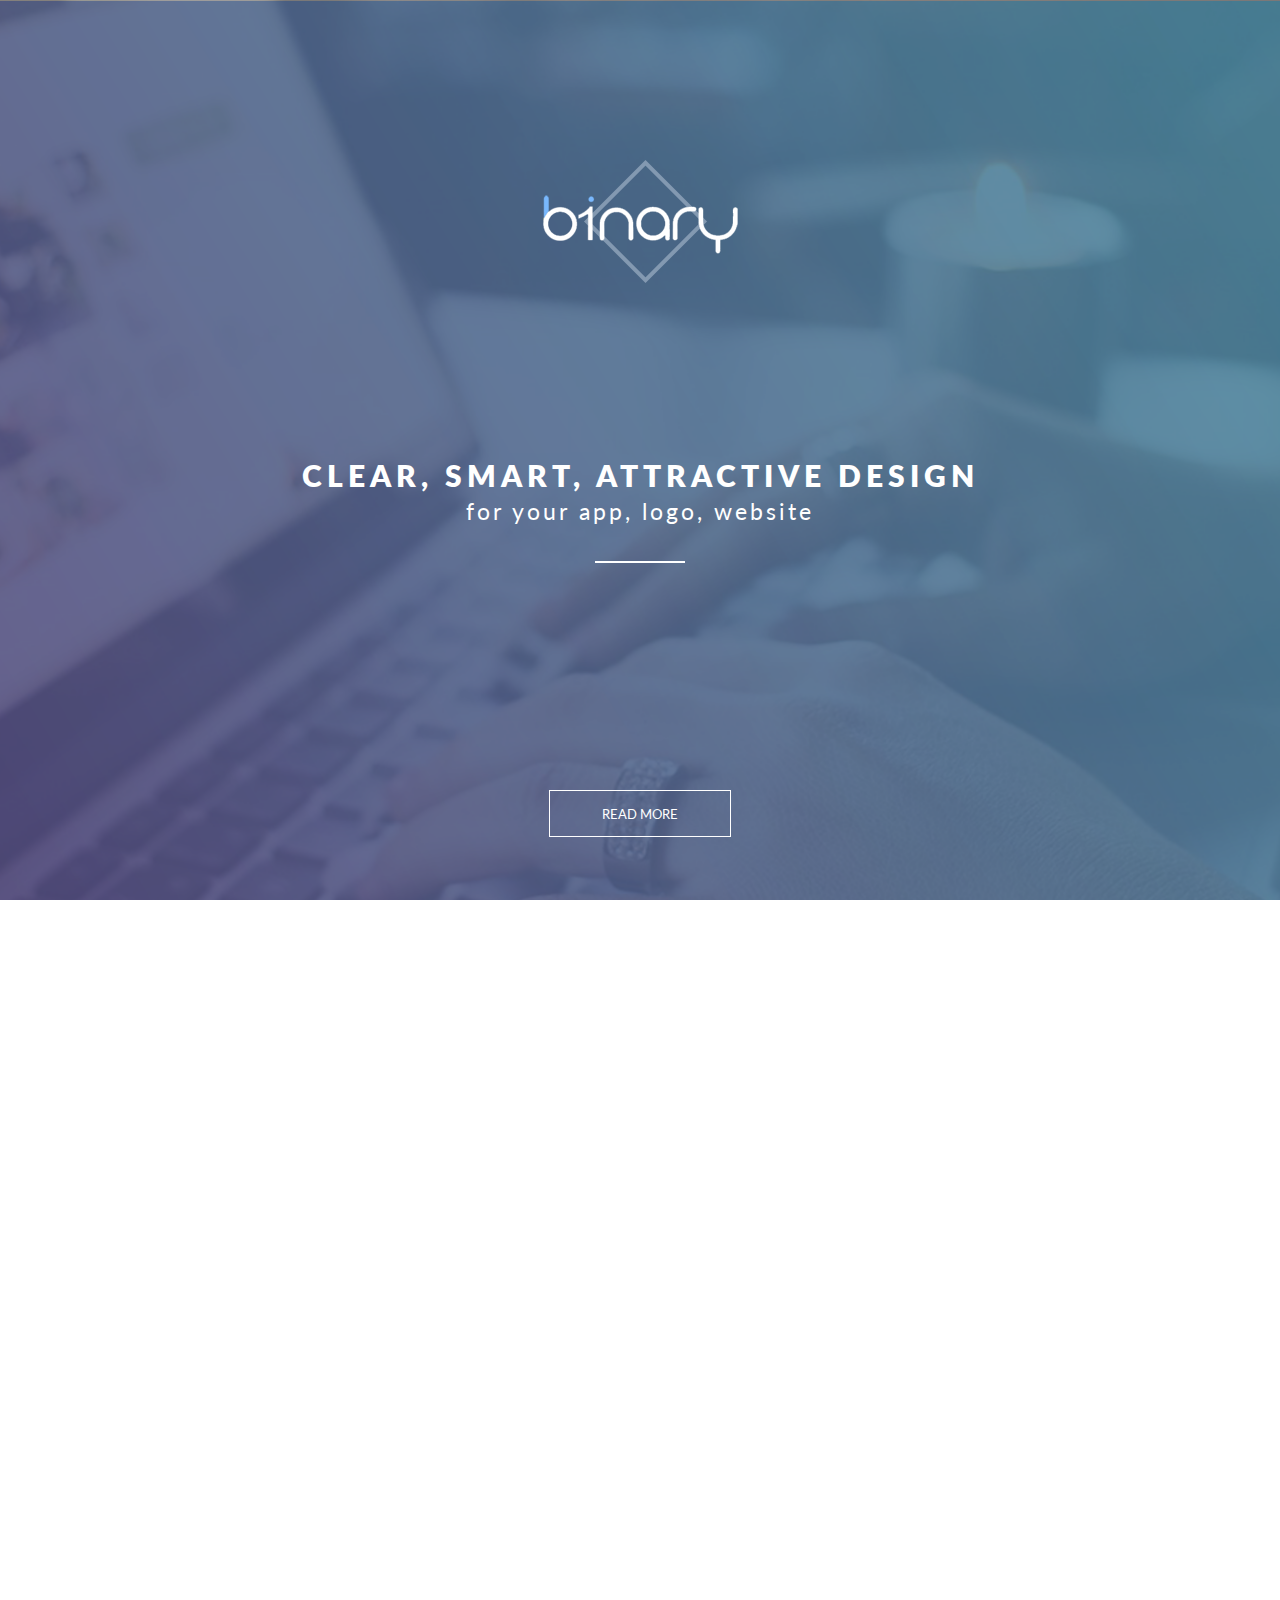
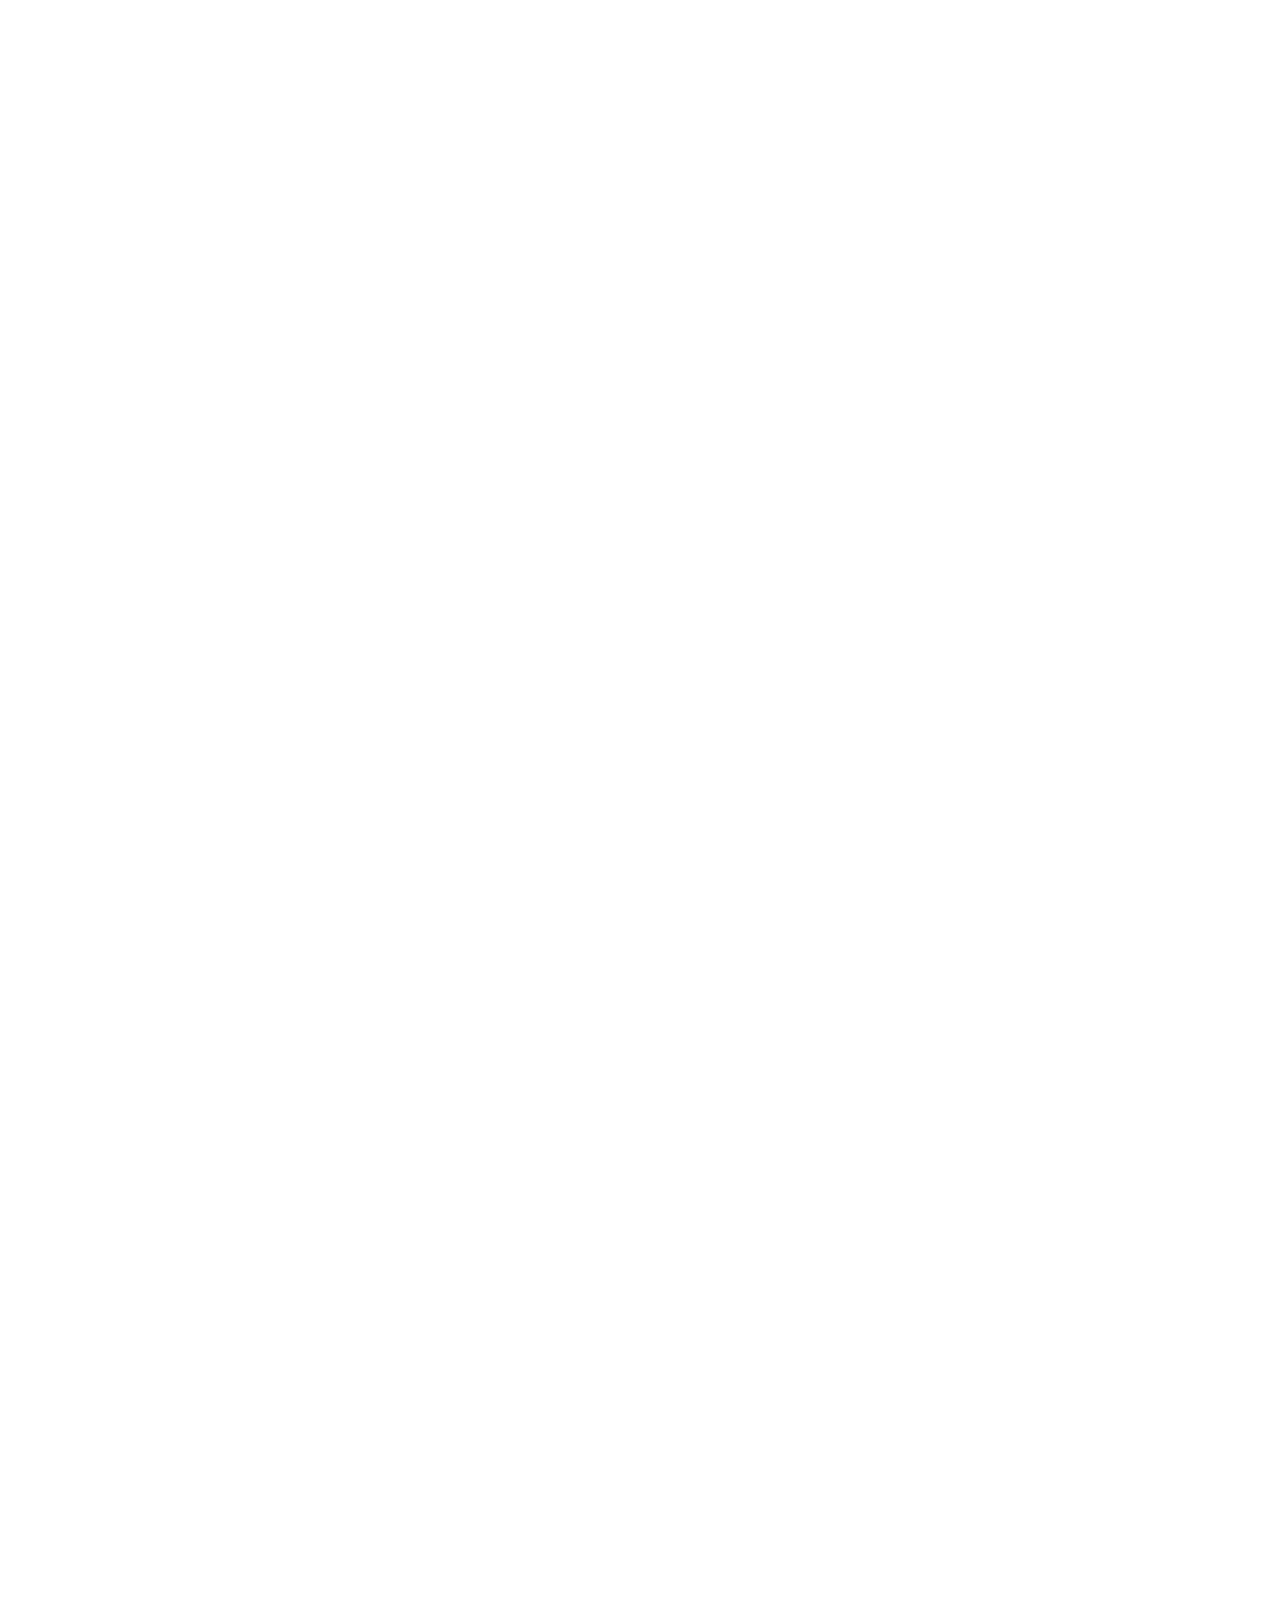
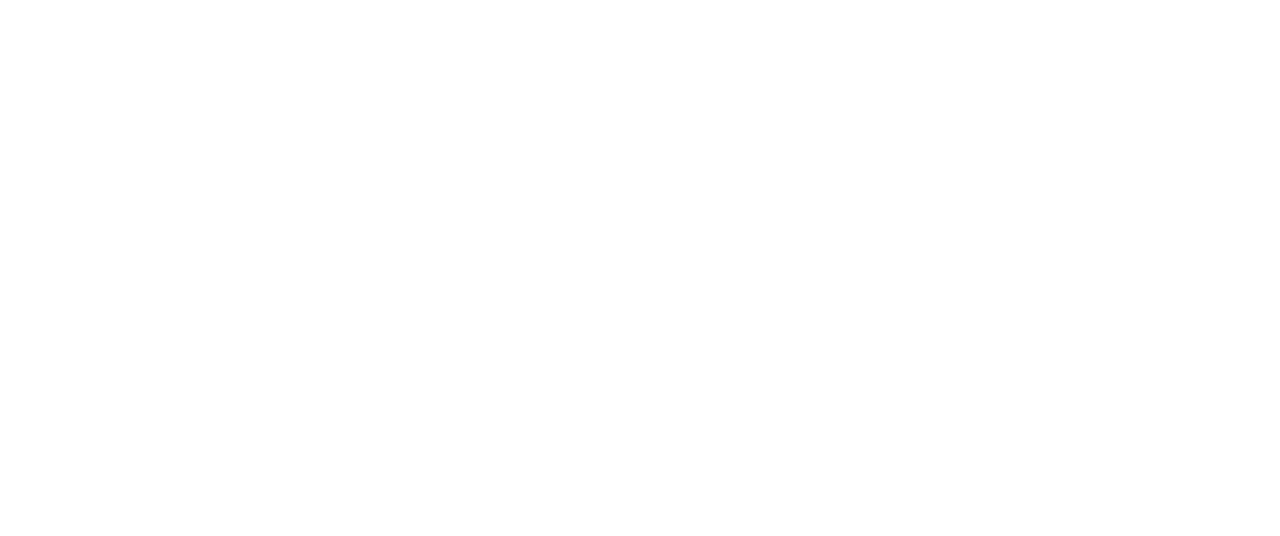
==== commit 5645bcde: "Починили" ====
--- a/Rewrite/index.html
+++ b/Rewrite/index.html
@@ -104,8 +104,11 @@
                     </div>
                   </div>
                 </div>  
-              </div>  
-            <div class="portfolio__button"><button>READ MORE</button></div>            
+              </div> 
+            <div class="portfolio__button_content">
+                <div class="portfolio__button"><button>READ MORE</button></div>
+            </div> 
+        </div>             
         <div class="partners">
             <div class="partners__body">
                 <div class="partners__title">Our partners</div>
@@ -125,7 +128,6 @@
                 </div>
             </div>
         </div>
-    </div>
 </body>
 </html>
 
--- a/Rewrite/style.css
+++ b/Rewrite/style.css
@@ -283,10 +283,13 @@
     align-items: center;
   }
 }
+.portfolio__button_content{
+  padding: 40px 0px 55px 0px;
+}
 .portfolio__button{
   display: -webkit-flex;
   display: flex;
-  margin: 30px auto 48px auto;
+  margin: 0px auto;
   height: 47px;
   width: 182px;
   border: 1px solid black;
@@ -304,9 +307,10 @@
   } 
 
 .partners{
-  background: url("/Rewrite/img/partners/Partners-bg.png") bottom center / cover no-repeat;
-  
-}  
+  background: url(img/logo/BG.png);
+  background-position: center;
+  background-size:cover;
+} 
 .partners__body{
   max-width: 550px;
   margin: 0 auto;
@@ -323,13 +327,14 @@
 .partners__logos{
   display: flex;
   justify-content: space-between;
-  padding: 100px;
+  padding: 100px 0px 100px 60px;
 }
 .logo{
   display: flex;
   align-items: center;
   width: 55px;
   height: 55px;
+  padding: 0px 120px 0px 0px;
 }
 #logo4{
   width: 45px;
